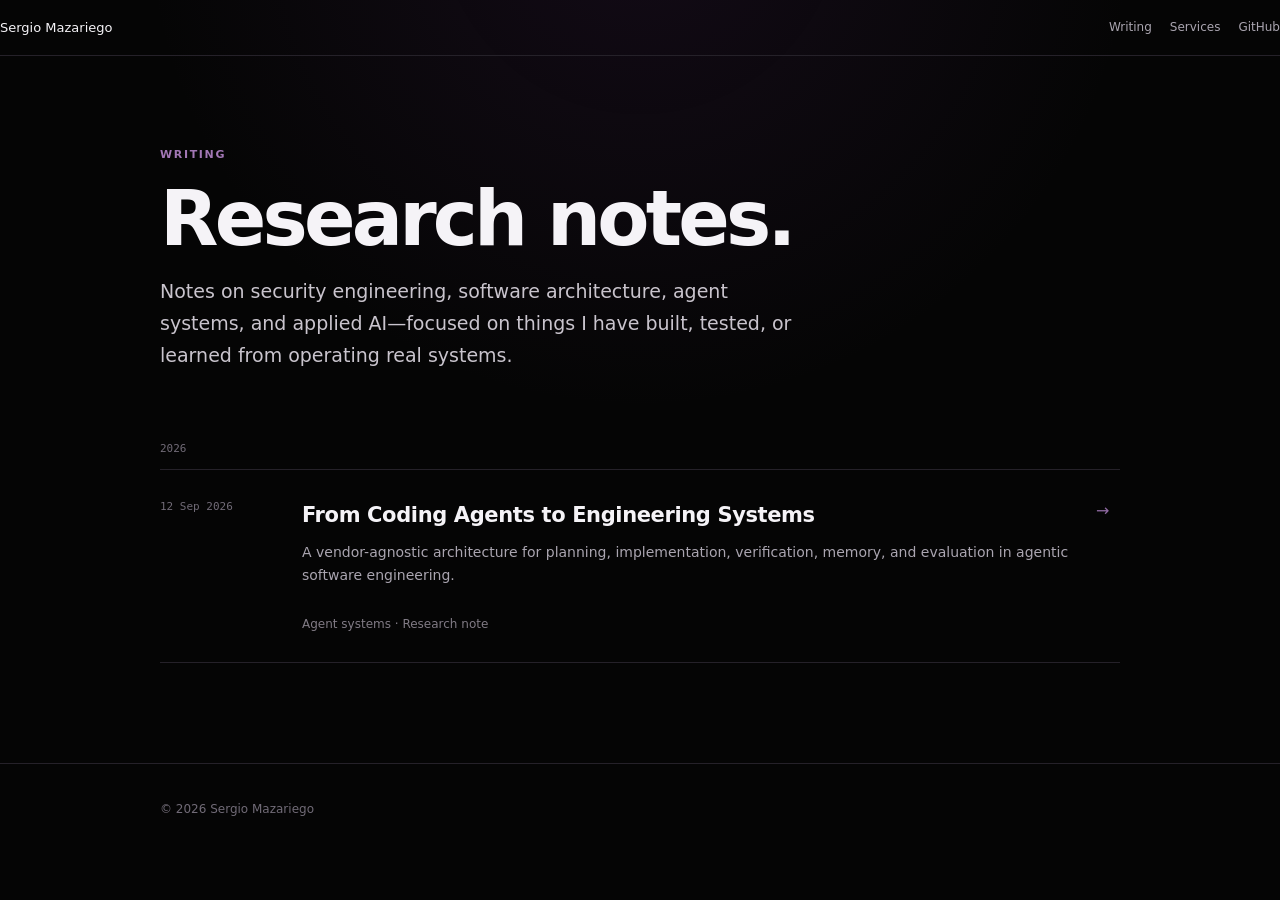
==== blog/index.html @ 75d26e41 "Redesign site and publish writing section" ====
<!doctype html>
<html lang="en">
<head>
  <meta charset="utf-8" />
  <meta name="viewport" content="width=device-width, initial-scale=1" />
  <meta name="description" content="Writing by Sergio Mazariego on security engineering, software architecture, agent systems, and applied AI." />
  <meta name="theme-color" content="#050505" />
  <link rel="canonical" href="https://sergiomazariego.com/blog/" />
  <title>Writing — Sergio Mazariego</title>
  <style>
    :root{--bg:#050505;--text:#f5f3f7;--body:#c9c4cd;--muted:#aaa5b0;--faint:#716b77;--line:#252129;--purple:#74428d;--page:960px}
    *{box-sizing:border-box}html{background:var(--bg);color-scheme:dark}body{margin:0;background:radial-gradient(circle at 50% -10%,rgba(90,41,111,.17),transparent 31rem),var(--bg);color:var(--text);font-family:Inter,ui-sans-serif,system-ui,-apple-system,BlinkMacSystemFont,"Segoe UI",sans-serif;line-height:1.68;-webkit-font-smoothing:antialiased}
    a{color:inherit;text-decoration:none}.page{width:min(calc(100% - 40px),var(--page));margin:auto}
    header{height:56px;border-bottom:1px solid var(--line);display:flex;align-items:center}.nav{display:flex;justify-content:space-between;align-items:center;width:100%;font-size:13px}.links{display:flex;gap:18px;color:var(--muted);font-size:12px}
    main{padding:90px 0 100px}.eyebrow{color:#a277b5;text-transform:uppercase;letter-spacing:.15em;font-size:11px;font-weight:680}h1{margin:18px 0 18px;font-size:clamp(44px,7vw,76px);letter-spacing:-.05em;line-height:.98;font-weight:650}.dek{max-width:650px;color:var(--body);font-size:19px}
    .year{margin-top:70px;color:var(--faint);font:11px ui-monospace,monospace}.list{margin-top:14px;border-top:1px solid var(--line)}.post{display:grid;grid-template-columns:120px minmax(0,1fr) 24px;gap:22px;padding:28px 0;border-bottom:1px solid var(--line)}.date{color:var(--faint);font:11px/1.6 ui-monospace,monospace}.post h2{margin:0 0 8px;font-size:21px;letter-spacing:-.018em}.post p{margin:0;color:var(--muted);font-size:14px}.arrow{color:#8f6aa2}.post:hover .arrow{color:#fff}.meta{grid-column:2;color:#817b85;font-size:12px;margin-top:4px}
    footer{padding:35px 0 55px;border-top:1px solid var(--line);color:var(--faint);font-size:12px}
    @media(max-width:760px){.page{width:calc(100% - 24px)}.links a:not(:first-child){display:none}main{padding-top:65px}.post{grid-template-columns:1fr 20px;gap:8px 12px}.date{grid-column:1}.post>div:nth-child(2){grid-column:1}.arrow{grid-column:2;grid-row:2}.meta{grid-column:1}.dek{font-size:17px}}
    @media(max-width:430px){.page{width:calc(100% - 20px)}h1{font-size:42px}}
  </style>
</head>
<body>
  <header><div class="page nav"><a href="/">Sergio Mazariego</a><nav class="links"><a href="/blog/">Writing</a><a href="/#services">Services</a><a href="https://github.com/SergioMazariego" target="_blank" rel="noopener noreferrer">GitHub</a></nav></div></header>
  <main><div class="page">
    <div class="eyebrow">Writing</div>
    <h1>Research notes.</h1>
    <p class="dek">Notes on security engineering, software architecture, agent systems, and applied AI—focused on things I have built, tested, or learned from operating real systems.</p>

    <div class="year">2026</div>
    <div class="list">
      <a class="post" href="/blog/from-coding-agents-to-engineering-systems/">
        <div class="date">12 Sep 2026</div>
        <div><h2>From Coding Agents to Engineering Systems</h2><p>A vendor-agnostic architecture for planning, implementation, verification, memory, and evaluation in agentic software engineering.</p></div>
        <div class="arrow">→</div>
        <div class="meta">Agent systems · Research note</div>
      </a>
    </div>
  </div></main>
  <footer><div class="page">© 2026 Sergio Mazariego</div></footer>
</body>
</html>
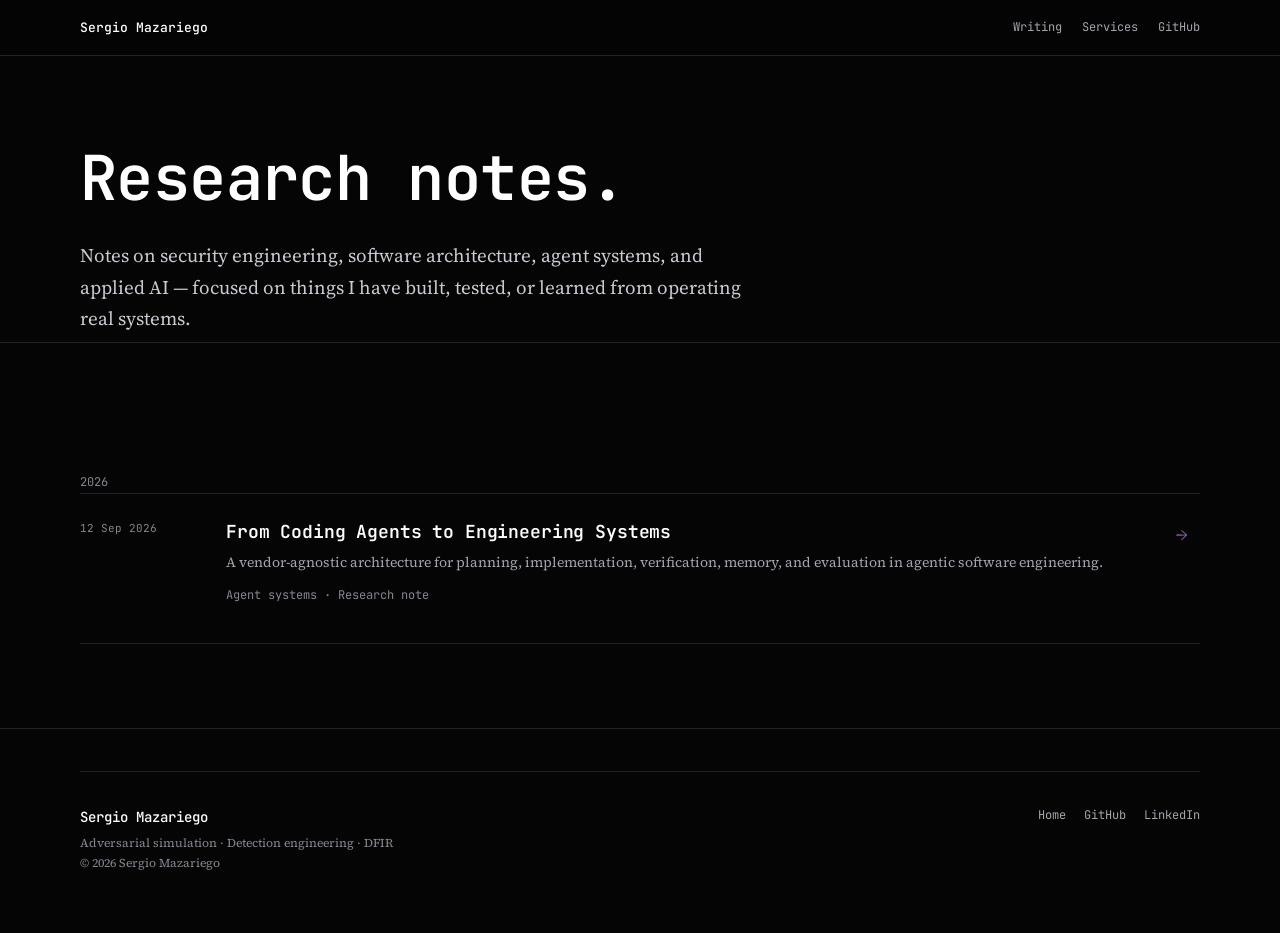
==== commit 56e8adc3: "Redesign site: new type system, concrete copy, shared assets Replace the generated-template look and" ====
--- a/blog/index.html
+++ b/blog/index.html
@@ -1,41 +1,123 @@
 <!doctype html>
 <html lang="en">
 <head>
-  <meta charset="utf-8" />
-  <meta name="viewport" content="width=device-width, initial-scale=1" />
-  <meta name="description" content="Writing by Sergio Mazariego on security engineering, software architecture, agent systems, and applied AI." />
-  <meta name="theme-color" content="#050505" />
-  <link rel="canonical" href="https://sergiomazariego.com/blog/" />
-  <title>Writing — Sergio Mazariego</title>
-  <style>
-    :root{--bg:#050505;--text:#f5f3f7;--body:#c9c4cd;--muted:#aaa5b0;--faint:#716b77;--line:#252129;--purple:#74428d;--page:960px}
-    *{box-sizing:border-box}html{background:var(--bg);color-scheme:dark}body{margin:0;background:radial-gradient(circle at 50% -10%,rgba(90,41,111,.17),transparent 31rem),var(--bg);color:var(--text);font-family:Inter,ui-sans-serif,system-ui,-apple-system,BlinkMacSystemFont,"Segoe UI",sans-serif;line-height:1.68;-webkit-font-smoothing:antialiased}
-    a{color:inherit;text-decoration:none}.page{width:min(calc(100% - 40px),var(--page));margin:auto}
-    header{height:56px;border-bottom:1px solid var(--line);display:flex;align-items:center}.nav{display:flex;justify-content:space-between;align-items:center;width:100%;font-size:13px}.links{display:flex;gap:18px;color:var(--muted);font-size:12px}
-    main{padding:90px 0 100px}.eyebrow{color:#a277b5;text-transform:uppercase;letter-spacing:.15em;font-size:11px;font-weight:680}h1{margin:18px 0 18px;font-size:clamp(44px,7vw,76px);letter-spacing:-.05em;line-height:.98;font-weight:650}.dek{max-width:650px;color:var(--body);font-size:19px}
-    .year{margin-top:70px;color:var(--faint);font:11px ui-monospace,monospace}.list{margin-top:14px;border-top:1px solid var(--line)}.post{display:grid;grid-template-columns:120px minmax(0,1fr) 24px;gap:22px;padding:28px 0;border-bottom:1px solid var(--line)}.date{color:var(--faint);font:11px/1.6 ui-monospace,monospace}.post h2{margin:0 0 8px;font-size:21px;letter-spacing:-.018em}.post p{margin:0;color:var(--muted);font-size:14px}.arrow{color:#8f6aa2}.post:hover .arrow{color:#fff}.meta{grid-column:2;color:#817b85;font-size:12px;margin-top:4px}
-    footer{padding:35px 0 55px;border-top:1px solid var(--line);color:var(--faint);font-size:12px}
-    @media(max-width:760px){.page{width:calc(100% - 24px)}.links a:not(:first-child){display:none}main{padding-top:65px}.post{grid-template-columns:1fr 20px;gap:8px 12px}.date{grid-column:1}.post>div:nth-child(2){grid-column:1}.arrow{grid-column:2;grid-row:2}.meta{grid-column:1}.dek{font-size:17px}}
-    @media(max-width:430px){.page{width:calc(100% - 20px)}h1{font-size:42px}}
-  </style>
+<meta charset="utf-8"/>
+<meta content="width=device-width, initial-scale=1" name="viewport"/>
+<meta content="Writing by Sergio Mazariego on security engineering, software architecture, agent systems, and applied AI." name="description"/>
+<meta content="#050505" name="theme-color"/>
+<meta content="Writing — Sergio Mazariego" property="og:title"/>
+<meta content="Writing by Sergio Mazariego on security engineering, software architecture, agent systems, and applied AI." property="og:description"/>
+<meta content="website" property="og:type"/>
+<meta content="https://sergiomazariego.com/blog/" property="og:url"/>
+<meta content="Sergio Mazariego" property="og:site_name"/>
+<meta content="en_US" property="og:locale"/>
+<meta content="https://sergiomazariego.com/assets/img/sergio-mazariego.jpg" property="og:image"/>
+<meta content="Portrait of Sergio Mazariego" property="og:image:alt"/>
+<meta content="1200" property="og:image:width"/>
+<meta content="1200" property="og:image:height"/>
+<meta content="summary" name="twitter:card"/>
+<meta content="Writing — Sergio Mazariego" name="twitter:title"/>
+<meta content="Writing by Sergio Mazariego on security engineering, software architecture, agent systems, and applied AI." name="twitter:description"/>
+<meta content="https://sergiomazariego.com/assets/img/sergio-mazariego.jpg" name="twitter:image"/>
+<meta content="Portrait of Sergio Mazariego" name="twitter:image:alt"/>
+<title>Writing — Sergio Mazariego</title>
+<link rel="preconnect" href="https://fonts.googleapis.com"/>
+<link rel="preconnect" href="https://fonts.gstatic.com" crossorigin=""/>
+<link href="https://fonts.googleapis.com/css2?family=JetBrains+Mono:wght@400;500;600;700&family=Source+Serif+4:opsz,wght@8..60,400;8..60,500;8..60,600&display=swap" rel="stylesheet"/>
+<link rel="stylesheet" href="/assets/css/site.css"/>
+<link href="https://sergiomazariego.com/blog/" rel="canonical"/>
+<script type="application/ld+json">
+{
+  "@context": "https://schema.org",
+  "@type": "Blog",
+  "name": "Writing — Sergio Mazariego",
+  "url": "https://sergiomazariego.com/blog/",
+  "description": "Writing by Sergio Mazariego on security engineering, software architecture, agent systems, and applied AI.",
+  "author": {
+    "@type": "Person",
+    "name": "Sergio Mazariego",
+    "url": "https://sergiomazariego.com/"
+  }
+}
+</script>
+<style>
+  /* Page-specific: the listing hero doesn't need the homepage's full
+     viewport-height treatment, and the year label only exists here. */
+  .hero {
+    min-height: auto;
+    display: block;
+    padding: 88px 0 8px;
+  }
+
+  .year {
+    margin-top: 46px;
+    color: var(--faint);
+    font-family: var(--font-mono);
+    font-size: 12px;
+  }
+
+  @media (max-width: 760px) {
+    .hero {
+      padding: 64px 0 6px;
+    }
+  }
+</style>
 </head>
 <body>
-  <header><div class="page nav"><a href="/">Sergio Mazariego</a><nav class="links"><a href="/blog/">Writing</a><a href="/#services">Services</a><a href="https://github.com/SergioMazariego" target="_blank" rel="noopener noreferrer">GitHub</a></nav></div></header>
-  <main><div class="page">
-    <div class="eyebrow">Writing</div>
-    <h1>Research notes.</h1>
-    <p class="dek">Notes on security engineering, software architecture, agent systems, and applied AI—focused on things I have built, tested, or learned from operating real systems.</p>
-
-    <div class="year">2026</div>
-    <div class="list">
-      <a class="post" href="/blog/from-coding-agents-to-engineering-systems/">
-        <div class="date">12 Sep 2026</div>
-        <div><h2>From Coding Agents to Engineering Systems</h2><p>A vendor-agnostic architecture for planning, implementation, verification, memory, and evaluation in agentic software engineering.</p></div>
-        <div class="arrow">→</div>
-        <div class="meta">Agent systems · Research note</div>
-      </a>
-    </div>
-  </div></main>
-  <footer><div class="page">© 2026 Sergio Mazariego</div></footer>
+<header class="topbar">
+<div class="topbar-inner">
+<a aria-label="Sergio Mazariego home" class="brand" href="/">Sergio Mazariego</a>
+<nav aria-label="Primary navigation" class="nav">
+<a href="/blog/">Writing</a>
+<a href="/#services">Services</a>
+<a href="https://github.com/SergioMazariego" rel="noopener noreferrer" target="_blank">GitHub</a>
+</nav>
+</div>
+</header>
+<main>
+<section class="hero">
+<div class="page">
+<div class="hero-inner">
+<h1>Research notes.</h1>
+<p class="hero-copy">Notes on security engineering, software architecture, agent systems, and applied AI — focused on things I have built, tested, or learned from operating real systems.</p>
+</div>
+</div>
+</section>
+<section>
+<div class="page">
+<div class="year">2026</div>
+<div class="writing-list">
+<a class="writing-item" href="/blog/from-coding-agents-to-engineering-systems/">
+<div class="writing-date">12 Sep 2026</div>
+<div>
+<h2 class="item-title">From Coding Agents to Engineering Systems</h2>
+<p class="item-copy">A vendor-agnostic architecture for planning, implementation, verification, memory, and evaluation in agentic software engineering.</p>
+<p class="item-meta">Agent systems · Research note</p>
+</div>
+<div class="arrow">→</div>
+</a>
+</div>
+</div>
+</section>
+</main>
+<footer>
+<div class="page">
+<div class="footer-grid">
+<div>
+<div class="footer-name">Sergio Mazariego</div>
+<div class="footer-copy">
+Adversarial simulation · Detection engineering · DFIR
+<br/>
+© 2026 Sergio Mazariego
+</div>
+</div>
+<div class="footer-links">
+<a href="/">Home</a>
+<a href="https://github.com/SergioMazariego" rel="noopener noreferrer" target="_blank">GitHub</a>
+<a href="https://www.linkedin.com/in/sergiomazariego/" rel="noopener noreferrer" target="_blank">LinkedIn</a>
+</div>
+</div>
+</div>
+</footer>
 </body>
-</html>+</html>
--- a/assets/css/site.css
+++ b/assets/css/site.css
@@ -0,0 +1,497 @@
+/*
+  Sergio Mazariego — shared design system
+  Loaded by index.html, /blog/, and /blog/<post>/ via root-relative path.
+
+  Type system:
+  - Display / structural text (headings, nav, labels, dates, indices):
+    JetBrains Mono — a monospace built for reading code and logs. The whole
+    site is about reading raw system output (event logs, autoruns, TCP
+    tables, ATT&CK technique IDs), so a monospace voice for structure is a
+    literal match for the subject, not a decoration.
+  - Body copy: Source Serif 4 — a text serif built for long-form reading on
+    screen. It reads like an after-action report rather than a marketing
+    page, which is the right register for incident write-ups and research
+    notes.
+
+  Layout rule: any grid track that sits next to a flexible track must use
+  minmax(0, ...) rather than a bare length or a bare `1fr`/`auto`. A bare
+  `1fr` track resolves to `minmax(auto, 1fr)`, so its automatic minimum is
+  the content's min-content size — on a narrow viewport a single long
+  unbreakable token (a URL, "ATT&CK", "orchestration") can force that track,
+  and the whole page, wider than the viewport. minmax(0, 1fr) removes that
+  automatic minimum. Pair it with overflow-wrap so long tokens wrap instead
+  of overflowing when a track still gets tight.
+*/
+
+:root {
+  --bg: #050505;
+  --surface: #0c0a0f;
+  --text: #f5f3f7;
+  --body: #cdc8d2;
+  --muted: #a8a2ae;
+  --faint: #8a8390;
+  --line: #232028;
+  --accent: #9a6db3;
+  --accent-strong: #b98ed6;
+
+  --page: 1120px;
+  --topbar: 56px;
+
+  --font-mono: 'JetBrains Mono', ui-monospace, 'SFMono-Regular', Menlo, Consolas, monospace;
+  --font-serif: 'Source Serif 4', Georgia, 'Times New Roman', serif;
+}
+
+*,
+*::before,
+*::after {
+  box-sizing: border-box;
+  overflow-wrap: break-word;
+}
+
+html {
+  background: var(--bg);
+  color-scheme: dark;
+  scroll-behavior: smooth;
+}
+
+body {
+  margin: 0;
+  color: var(--text);
+  background: var(--bg);
+  font-family: var(--font-serif);
+  font-size: 17px;
+  line-height: 1.65;
+  -webkit-font-smoothing: antialiased;
+  text-rendering: optimizeLegibility;
+}
+
+h1, h2, h3, h4 {
+  font-family: var(--font-mono);
+}
+
+p, li, .item-copy, .about-value, .about-copy p {
+  hyphens: auto;
+}
+
+::selection {
+  color: #fff;
+  background: rgba(154, 109, 179, .45);
+}
+
+a {
+  color: inherit;
+  text-decoration: none;
+}
+
+a:focus-visible,
+button:focus-visible {
+  outline: 2px solid var(--accent-strong);
+  outline-offset: 3px;
+  border-radius: 3px;
+}
+
+img, svg {
+  max-width: 100%;
+}
+
+.page {
+  width: min(calc(100% - 40px), var(--page));
+  margin: 0 auto;
+}
+
+/* Topbar — shared header used on every page */
+
+.topbar {
+  position: sticky;
+  top: 0;
+  z-index: 30;
+  height: var(--topbar);
+  border-bottom: 1px solid var(--line);
+  background: rgba(5, 5, 5, .82);
+  backdrop-filter: blur(14px);
+  -webkit-backdrop-filter: blur(14px);
+}
+
+.topbar-inner {
+  width: min(calc(100% - 40px), var(--page));
+  height: 100%;
+  margin: auto;
+  display: flex;
+  align-items: center;
+  justify-content: space-between;
+  gap: 24px;
+}
+
+.brand {
+  min-width: 0;
+  color: #fff;
+  font-family: var(--font-mono);
+  font-size: 13px;
+  font-weight: 500;
+  white-space: nowrap;
+  overflow: hidden;
+  text-overflow: ellipsis;
+}
+
+.nav {
+  display: flex;
+  align-items: center;
+  gap: 20px;
+  font-family: var(--font-mono);
+  font-size: 12px;
+}
+
+.nav a {
+  color: var(--muted);
+  transition: color .15s ease;
+  white-space: nowrap;
+}
+
+.nav a:hover {
+  color: #fff;
+}
+
+/* Hero — shared intro pattern used by the homepage and the blog listing */
+
+.hero {
+  min-height: calc(100svh - var(--topbar));
+  display: flex;
+  align-items: center;
+  padding: 92px 0;
+  border-bottom: 1px solid var(--line);
+}
+
+.hero-inner {
+  width: min(100%, 940px);
+  min-width: 0;
+}
+
+h1 {
+  max-width: 980px;
+  margin: 0;
+  color: #fff;
+  font-size: clamp(32px, 5.4vw, 62px);
+  line-height: 1.1;
+  letter-spacing: -.01em;
+  font-weight: 600;
+  text-wrap: balance;
+  overflow-wrap: break-word;
+  hyphens: auto;
+}
+
+.hero-copy {
+  max-width: 680px;
+  margin: 28px 0 0;
+  color: var(--body);
+  font-size: clamp(17px, 1.6vw, 19px);
+  line-height: 1.65;
+}
+
+.hero-actions {
+  display: flex;
+  flex-wrap: wrap;
+  gap: 12px 24px;
+  margin-top: 34px;
+}
+
+/* Sections — shared heading rhythm */
+
+section {
+  padding: 84px 0;
+  border-bottom: 1px solid var(--line);
+  scroll-margin-top: calc(var(--topbar) + 24px);
+  min-width: 0;
+}
+
+.section-head {
+  max-width: 720px;
+  margin-bottom: 40px;
+  min-width: 0;
+}
+
+.section-title {
+  margin: 0;
+  color: #fff;
+  font-size: clamp(24px, 3.2vw, 36px);
+  line-height: 1.18;
+  letter-spacing: -.01em;
+  font-weight: 600;
+  overflow-wrap: break-word;
+  hyphens: auto;
+}
+
+.section-dek {
+  max-width: 560px;
+  margin: 14px 0 0;
+  color: var(--muted);
+  font-size: 15px;
+  line-height: 1.6;
+}
+
+/* List rows — the "post/work item" pattern shared by the homepage
+   Work/Writing sections and the blog listing page. */
+
+.work-list,
+.writing-list,
+.experience-list,
+.research-list {
+  border-top: 1px solid var(--line);
+}
+
+.work-item,
+.writing-item {
+  position: relative;
+  display: grid;
+  grid-template-columns: minmax(0, 1.25fr) minmax(0, .8fr) 24px;
+  gap: 26px;
+  align-items: start;
+  padding: 26px 0;
+  border-bottom: 1px solid var(--line);
+  transition: background .18s ease;
+  min-width: 0;
+}
+
+/*
+  Hover backdrop. It deliberately bleeds past the row's own box so the
+  highlight reads as a full-bleed band rather than a card, but a negative
+  horizontal inset adds to the document's scrollable width and pushed the
+  whole page ~18px wider than the viewport on narrow screens. Clipping the
+  bleed at the list keeps the visual effect without the overflow.
+*/
+.work-item::before,
+.writing-item::before {
+  content: "";
+  position: absolute;
+  inset: 0 -18px;
+  z-index: -1;
+  border-radius: 8px;
+  background: transparent;
+  transition: background .18s ease;
+}
+
+.work-list,
+.writing-list {
+  overflow-x: clip;
+}
+
+.work-item:hover::before,
+.writing-item:hover::before {
+  background: rgba(154, 109, 179, .06);
+}
+
+.writing-item {
+  grid-template-columns: 120px minmax(0, 1fr) 24px;
+}
+
+.item-title {
+  margin: 0 0 8px;
+  color: #fff;
+  font-size: 18px;
+  line-height: 1.3;
+  letter-spacing: -.008em;
+  font-weight: 600;
+  overflow-wrap: break-word;
+}
+
+.item-copy {
+  margin: 0;
+  color: var(--muted);
+  font-size: 14px;
+  line-height: 1.62;
+}
+
+.item-meta {
+  color: var(--faint);
+  font-family: var(--font-mono);
+  font-size: 12px;
+  line-height: 1.6;
+}
+
+.writing-date {
+  color: var(--faint);
+  font-family: var(--font-mono);
+  font-size: 11px;
+  line-height: 1.6;
+  white-space: nowrap;
+}
+
+.arrow {
+  color: var(--accent);
+  transition: transform .18s ease, color .18s ease;
+}
+
+.work-item:hover .arrow,
+.writing-item:hover .arrow {
+  color: #fff;
+  transform: translateX(4px);
+}
+
+.section-cta {
+  margin-top: 26px;
+}
+
+/* Footer — shared across every page */
+
+footer {
+  padding: 42px 0 calc(60px + env(safe-area-inset-bottom, 0px));
+}
+
+.footer-grid {
+  display: grid;
+  grid-template-columns: minmax(0, 1fr) auto;
+  gap: 32px;
+  padding-top: 34px;
+  border-top: 1px solid var(--line);
+}
+
+.footer-name {
+  margin-bottom: 5px;
+  color: #fff;
+  font-family: var(--font-mono);
+  font-size: 14px;
+  font-weight: 500;
+}
+
+.footer-copy {
+  max-width: 560px;
+  color: var(--faint);
+  font-size: 12px;
+  line-height: 1.6;
+}
+
+.footer-links {
+  display: flex;
+  flex-wrap: wrap;
+  justify-content: flex-end;
+  gap: 12px 18px;
+  color: var(--muted);
+  font-family: var(--font-mono);
+  font-size: 12px;
+}
+
+.footer-links a:hover {
+  color: #fff;
+}
+
+/* Generic link treatment used inline in copy and section CTAs */
+
+.text-link {
+  display: inline-flex;
+  align-items: center;
+  gap: 8px;
+  color: #fff;
+  font-family: var(--font-mono);
+  font-size: 14px;
+  font-weight: 500;
+}
+
+.text-link span {
+  transition: transform .15s ease;
+}
+
+.text-link:hover span {
+  transform: translateX(3px);
+}
+
+.secondary-link {
+  color: var(--muted);
+}
+
+@media (max-width: 900px) {
+  .about-grid {
+    gap: 40px;
+  }
+}
+
+@media (max-width: 760px) {
+  :root {
+    --topbar: 52px;
+  }
+
+  body {
+    font-size: 16px;
+  }
+
+  .page,
+  .topbar-inner {
+    width: calc(100% - 24px);
+  }
+
+  .nav {
+    display: none;
+  }
+
+  .hero {
+    min-height: auto;
+    padding: 72px 0 60px;
+  }
+
+  .hero-copy {
+    margin-top: 22px;
+  }
+
+  section {
+    padding: 58px 0;
+  }
+
+  .section-title {
+    font-size: clamp(22px, 7vw, 30px);
+  }
+
+  .work-item,
+  .writing-item {
+    grid-template-columns: minmax(0, 1fr) 18px;
+    gap: 8px 12px;
+  }
+
+  .writing-date,
+  .item-meta {
+    grid-column: 1;
+  }
+
+  .work-item .arrow,
+  .writing-item .arrow {
+    grid-column: 2;
+    grid-row: 1;
+  }
+
+  .footer-grid {
+    grid-template-columns: 1fr;
+    gap: 22px;
+  }
+
+  .footer-links {
+    justify-content: flex-start;
+  }
+}
+
+@media (max-width: 430px) {
+  .page,
+  .topbar-inner {
+    width: calc(100% - 20px);
+  }
+
+  .hero {
+    padding: 60px 0 50px;
+  }
+
+  section {
+    padding: 50px 0;
+  }
+
+  .section-title {
+    font-size: clamp(20px, 7.5vw, 26px);
+  }
+}
+
+@media (prefers-reduced-motion: reduce) {
+  html {
+    scroll-behavior: auto;
+  }
+
+  *, *::before, *::after {
+    animation-duration: .001ms !important;
+    animation-iteration-count: 1 !important;
+    transition-duration: .001ms !important;
+  }
+}
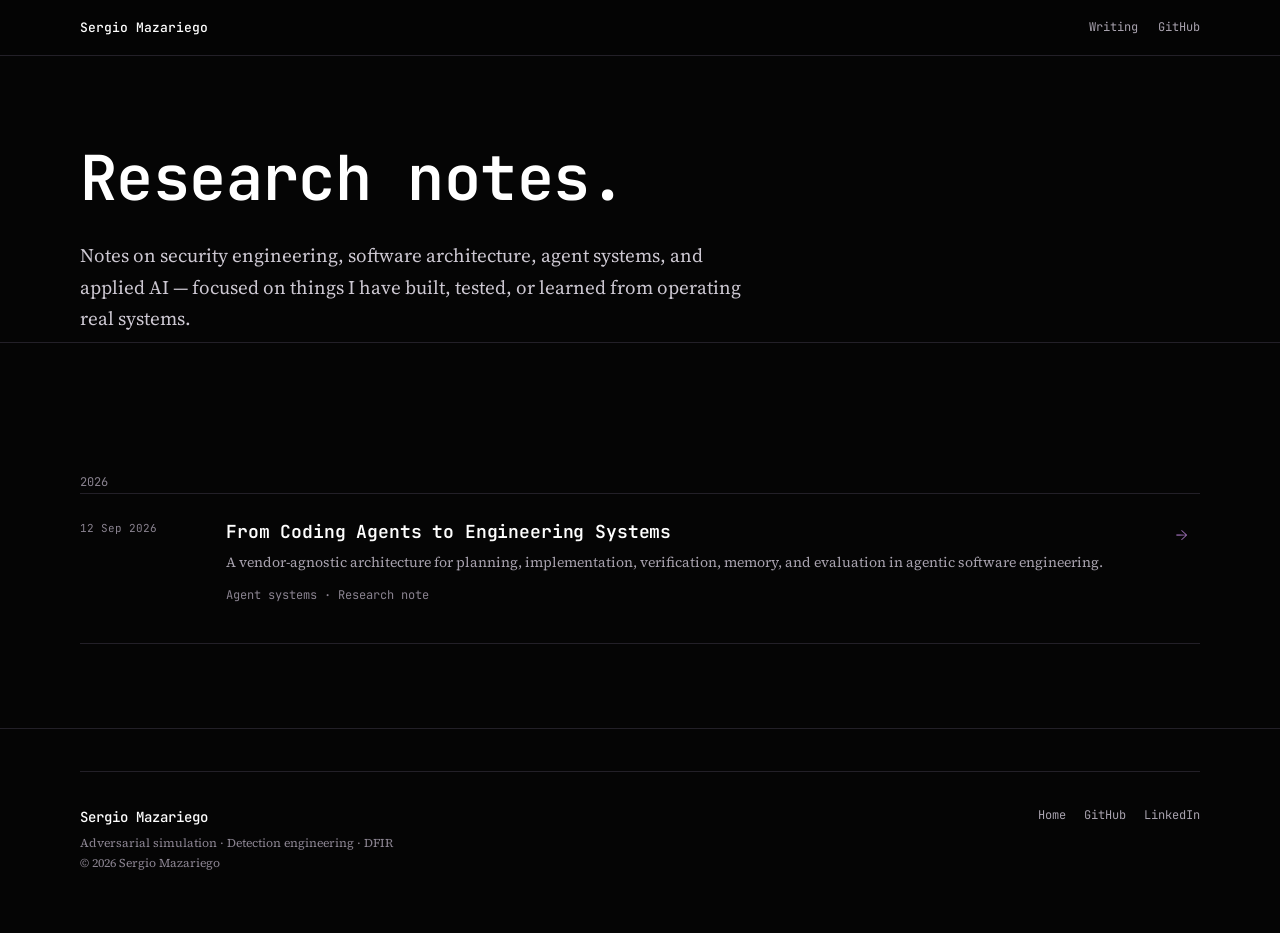
==== commit 4f0932df: "Expand the agentic engineering article and reduce the homepage to a work-in-progress page - Rewrite " ====
--- a/blog/index.html
+++ b/blog/index.html
@@ -69,7 +69,6 @@
 <a aria-label="Sergio Mazariego home" class="brand" href="/">Sergio Mazariego</a>
 <nav aria-label="Primary navigation" class="nav">
 <a href="/blog/">Writing</a>
-<a href="/#services">Services</a>
 <a href="https://github.com/SergioMazariego" rel="noopener noreferrer" target="_blank">GitHub</a>
 </nav>
 </div>
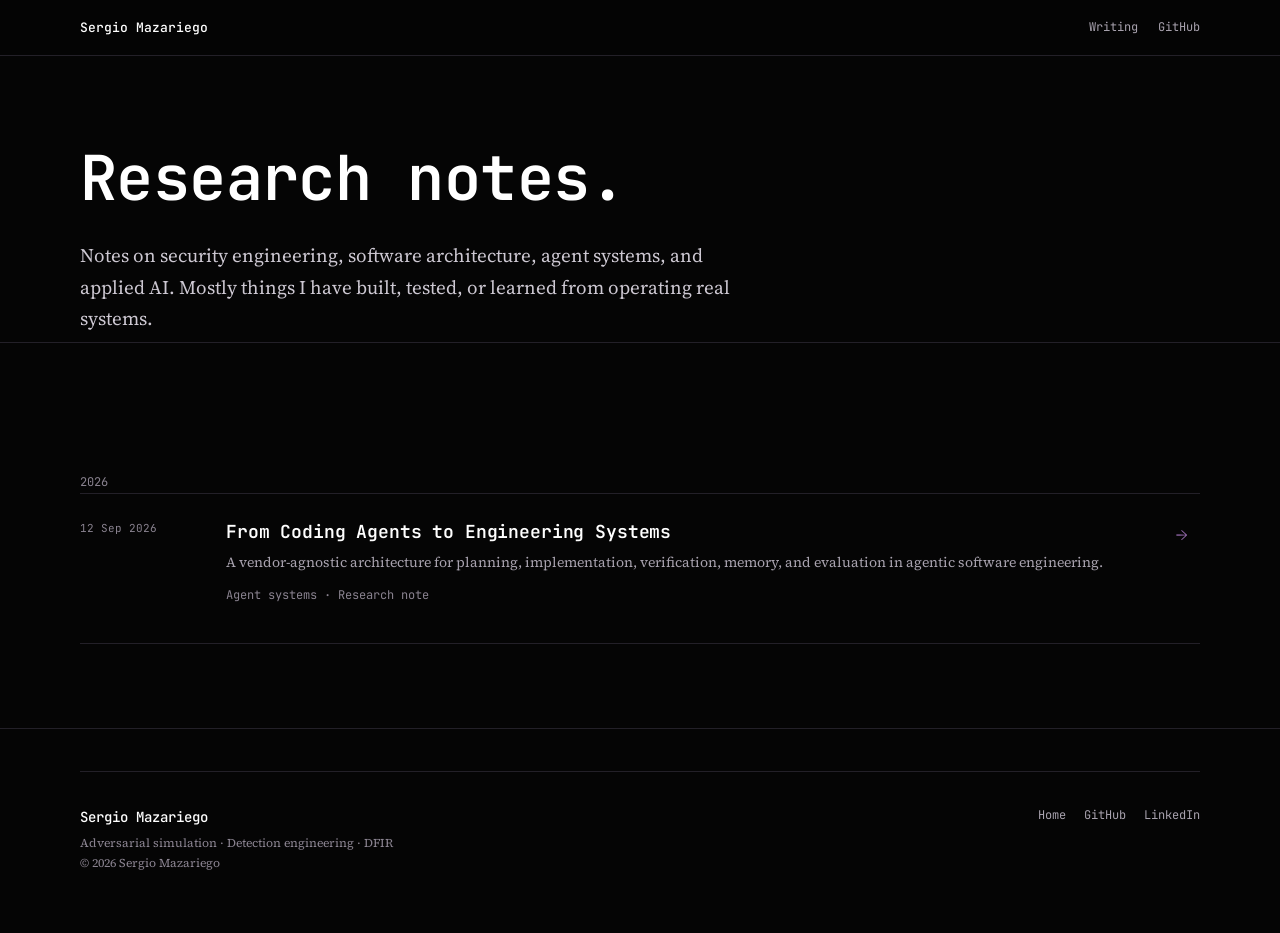
==== commit a9af1864: "Drop the em dash from the writing index intro Flagged by the avoid-ai-writing detector as the only s" ====
--- a/blog/index.html
+++ b/blog/index.html
@@ -78,7 +78,7 @@
 <div class="page">
 <div class="hero-inner">
 <h1>Research notes.</h1>
-<p class="hero-copy">Notes on security engineering, software architecture, agent systems, and applied AI — focused on things I have built, tested, or learned from operating real systems.</p>
+<p class="hero-copy">Notes on security engineering, software architecture, agent systems, and applied AI. Mostly things I have built, tested, or learned from operating real systems.</p>
 </div>
 </div>
 </section>
